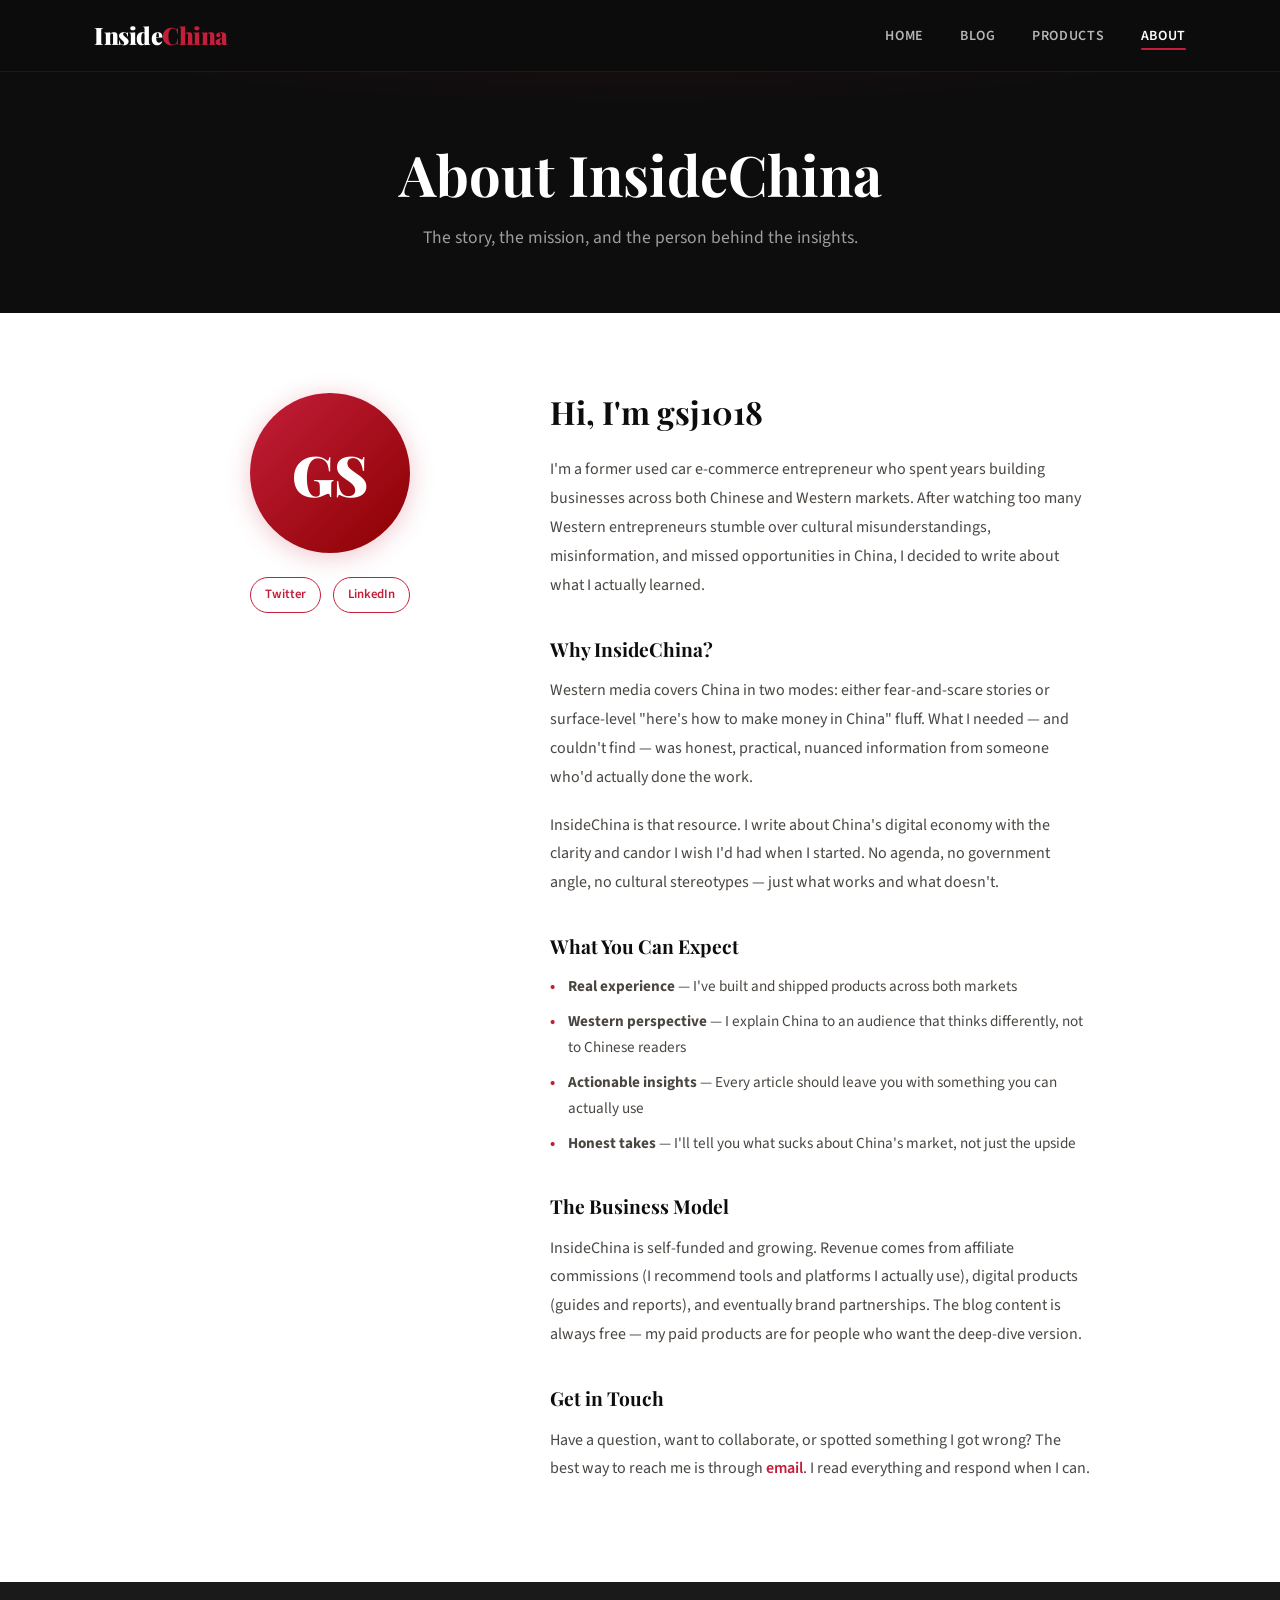
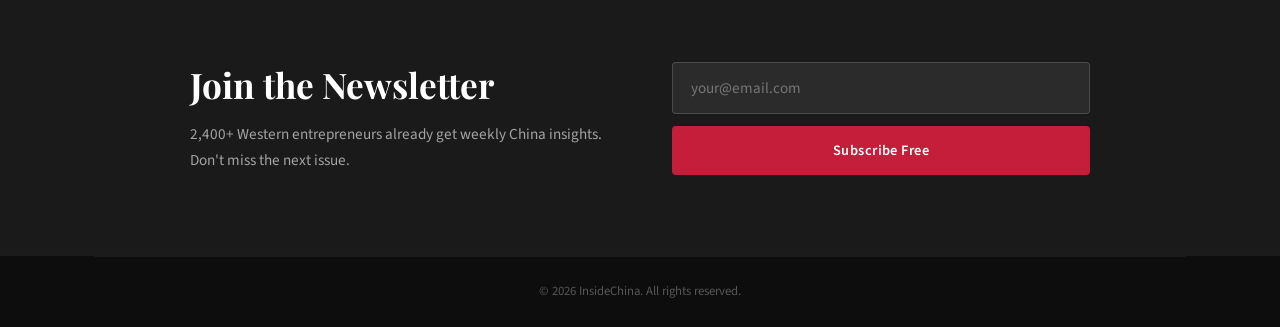
==== about.html @ 245124be "Initial commit: InsideChina website v1.0" ====
<!DOCTYPE html>
<html lang="en">
<head>
  <meta charset="UTF-8">
  <meta name="viewport" content="width=device-width, initial-scale=1.0">
  <title>About — InsideChina</title>
  <meta name="description" content="About InsideChina — the story behind the site and the person sharing China's digital economy secrets with Western entrepreneurs.">
  <link rel="preconnect" href="https://fonts.googleapis.com">
  <link href="https://fonts.googleapis.com/css2?family=Playfair+Display:wght@400;700;900&family=Source+Sans+3:wght@300;400;600&display=swap" rel="stylesheet">
  <link rel="stylesheet" href="css/style.css">
</head>
<body>
  <nav class="navbar">
    <div class="nav-container">
      <a href="index.html" class="logo">Inside<span class="logo-accent">China</span></a>
      <button class="mobile-toggle" onclick="toggleMenu()"><span></span><span></span><span></span></button>
      <ul class="nav-links" id="navLinks">
        <li><a href="index.html">Home</a></li>
        <li><a href="blog.html">Blog</a></li>
        <li><a href="products.html">Products</a></li>
        <li><a href="about.html" class="active">About</a></li>
      </ul>
    </div>
  </nav>

  <section class="page-hero">
    <div class="container">
      <h1>About InsideChina</h1>
      <p>The story, the mission, and the person behind the insights.</p>
    </div>
  </section>

  <section class="section">
    <div class="container">
      <div class="about-layout">
        <div class="about-image">
          <div class="about-avatar">GS</div>
          <div class="about-social">
            <a href="#">Twitter</a>
            <a href="#">LinkedIn</a>
          </div>
        </div>
        <div class="about-content">
          <h2>Hi, I'm gsj1018</h2>
          <p>I'm a former used car e-commerce entrepreneur who spent years building businesses across both Chinese and Western markets. After watching too many Western entrepreneurs stumble over cultural misunderstandings, misinformation, and missed opportunities in China, I decided to write about what I actually learned.</p>

          <h3>Why InsideChina?</h3>
          <p>Western media covers China in two modes: either fear-and-scare stories or surface-level "here's how to make money in China" fluff. What I needed — and couldn't find — was honest, practical, nuanced information from someone who'd actually done the work.</p>
          <p>InsideChina is that resource. I write about China's digital economy with the clarity and candor I wish I'd had when I started. No agenda, no government angle, no cultural stereotypes — just what works and what doesn't.</p>

          <h3>What You Can Expect</h3>
          <ul>
            <li><strong>Real experience</strong> — I've built and shipped products across both markets</li>
            <li><strong>Western perspective</strong> — I explain China to an audience that thinks differently, not to Chinese readers</li>
            <li><strong>Actionable insights</strong> — Every article should leave you with something you can actually use</li>
            <li><strong>Honest takes</strong> — I'll tell you what sucks about China's market, not just the upside</li>
          </ul>

          <h3>The Business Model</h3>
          <p>InsideChina is self-funded and growing. Revenue comes from affiliate commissions (I recommend tools and platforms I actually use), digital products (guides and reports), and eventually brand partnerships. The blog content is always free — my paid products are for people who want the deep-dive version.</p>

          <h3>Get in Touch</h3>
          <p>Have a question, want to collaborate, or spotted something I got wrong? The best way to reach me is through <a href="mailto:gsj1018@proton.me">email</a>. I read everything and respond when I can.</p>
        </div>
      </div>
    </div>
  </section>

  <section class="section newsletter dark">
    <div class="container">
      <div class="newsletter-box">
        <div class="newsletter-text">
          <h2>Join the Newsletter</h2>
          <p>2,400+ Western entrepreneurs already get weekly China insights. Don't miss the next issue.</p>
        </div>
        <div class="newsletter-form-wrap">
          <form class="newsletter-form" id="newsletterForm" onsubmit="handleNewsletter(event)">
            <input type="email" id="emailInput" placeholder="your@email.com" required>
            <button type="submit" class="btn btn-primary">Subscribe Free</button>
          </form>
          <div id="formSuccess" style="display:none;" class="form-success">
            &#x1F389; You're in!
          </div>
        </div>
      </div>
    </div>
  </section>

  <footer class="footer">
    <div class="container">
      <div class="footer-bottom">
        <p>&copy; 2026 InsideChina. All rights reserved.</p>
      </div>
    </div>
  </footer>
  <script src="js/main.js"></script>
</body>
</html>
---- css/style.css ----
/* InsideChina - Main Stylesheet */
:root {
  --red: #C41E3A; --red-dark: #8B0000; --red-light: #E8384F;
  --gold: #D4A843; --gold-dark: #B8860B;
  --dark: #0D0D0D; --dark-2: #1A1A1A; --dark-3: #2A2A2A;
  --white: #FFFFFF; --off-white: #F8F5F0;
  --gray-1: #E8E4DF; --gray-2: #C8C4BF; --gray-3: #8A8680; --gray-4: #4A4642;
  --font-head: 'Playfair Display', Georgia, serif;
  --font-body: 'Source Sans 3', 'Helvetica Neue', sans-serif;
  --shadow-sm: 0 2px 8px rgba(0,0,0,0.08);
  --shadow-md: 0 4px 24px rgba(0,0,0,0.12);
  --shadow-lg: 0 8px 48px rgba(0,0,0,0.18);
  --shadow-red: 0 4px 24px rgba(196,30,58,0.25);
  --radius-sm: 4px; --radius-md: 8px; --radius-lg: 16px;
  --max-w: 1140px; --nav-h: 72px;
}
*,*::before,*::after{box-sizing:border-box;margin:0;padding:0}
html{scroll-behavior:smooth}
body{font-family:var(--font-body);color:var(--dark);background:var(--white);line-height:1.7;-webkit-font-smoothing:antialiased;overflow-x:hidden}
a{color:inherit;text-decoration:none}
img{max-width:100%;height:auto;display:block}
ul{list-style:none}
h1,h2,h3,h4{font-family:var(--font-head);line-height:1.2;font-weight:700}
.section-title{font-size:clamp(1.8rem,4vw,2.6rem);color:var(--dark);margin-bottom:.3em}
.section-tag{display:inline-block;font-size:.75rem;font-weight:600;letter-spacing:.15em;text-transform:uppercase;color:var(--red);margin-bottom:.5em}
.section-header{margin-bottom:3rem}
.container{max-width:var(--max-w);margin:0 auto;padding:0 24px}
.section{padding:80px 0}
.text-center{text-align:center}
.mt-4{margin-top:2.5rem}
.btn{display:inline-flex;align-items:center;justify-content:center;gap:8px;padding:12px 28px;font-family:var(--font-body);font-size:.9rem;font-weight:600;letter-spacing:.03em;border-radius:var(--radius-sm);cursor:pointer;transition:all .25s ease;border:2px solid transparent;white-space:nowrap}
.btn-primary{background:var(--red);color:var(--white);border-color:var(--red)}
.btn-primary:hover{background:var(--red-dark);border-color:var(--red-dark);box-shadow:var(--shadow-red);transform:translateY(-2px)}
.btn-outline{background:transparent;color:var(--white);border-color:rgba(255,255,255,.5)}
.btn-outline:hover{border-color:var(--white);background:rgba(255,255,255,.1)}
.navbar{position:fixed;top:0;left:0;right:0;height:var(--nav-h);background:rgba(13,13,13,.95);backdrop-filter:blur(12px);-webkit-backdrop-filter:blur(12px);border-bottom:1px solid rgba(196,30,58,.2);z-index:1000}
.nav-container{max-width:var(--max-w);margin:0 auto;padding:0 24px;height:100%;display:flex;align-items:center;justify-content:space-between}
.logo{font-family:var(--font-head);font-size:1.5rem;font-weight:900;color:var(--white);letter-spacing:-.02em}
.logo-accent{color:var(--red)}
.nav-links{display:flex;gap:36px;align-items:center}
.nav-links a{font-size:.875rem;font-weight:600;letter-spacing:.05em;text-transform:uppercase;color:rgba(255,255,255,.7);transition:color .2s;position:relative}
.nav-links a:hover,.nav-links a.active{color:var(--white)}
.nav-links a.active::after{content:'';position:absolute;bottom:-4px;left:0;right:0;height:2px;background:var(--red);border-radius:2px}
.mobile-toggle{display:none;flex-direction:column;gap:5px;background:none;border:none;cursor:pointer;padding:8px}
.mobile-toggle span{display:block;width:24px;height:2px;background:var(--white);border-radius:2px;transition:all .3s}
.hero{min-height:100vh;display:flex;align-items:center;position:relative;overflow:hidden;background:var(--dark);padding-top:var(--nav-h)}
.hero-bg{position:absolute;inset:0;background:radial-gradient(ellipse 60% 50% at 70% 50%,rgba(196,30,58,.15) 0%,transparent 70%),radial-gradient(ellipse 40% 60% at 20% 80%,rgba(212,168,67,.08) 0%,transparent 60%),linear-gradient(180deg,#0D0D0D 0%,#1A0A0E 100%)}
.hero-bg::before{content:'';position:absolute;top:-20%;right:-10%;width:60%;height:140%;background:linear-gradient(135deg,transparent 40%,rgba(196,30,58,.06) 50%,transparent 60%);transform:skewX(-15deg)}
.hero-content{position:relative;z-index:2;max-width:var(--max-w);margin:0 auto;padding:60px 24px;width:100%}
.hero-badge{display:inline-block;background:rgba(196,30,58,.15);border:1px solid rgba(196,30,58,.3);color:var(--red-light);font-size:.75rem;font-weight:600;letter-spacing:.1em;text-transform:uppercase;padding:6px 16px;border-radius:50px;margin-bottom:2rem}
.hero-title{font-family:var(--font-head);font-size:clamp(2.4rem,6vw,4.2rem);font-weight:900;color:var(--white);line-height:1.1;margin-bottom:1.5rem;max-width:700px;animation:fadeUp .8s ease both}
.hero-highlight{background:linear-gradient(90deg,var(--red) 0%,var(--red-light) 100%);-webkit-background-clip:text;-webkit-text-fill-color:transparent;background-clip:text}
.hero-sub{font-size:clamp(1rem,2vw,1.2rem);color:rgba(255,255,255,.65);max-width:560px;margin-bottom:2.5rem;line-height:1.8;animation:fadeUp .8s .15s ease both}
.hero-actions{display:flex;gap:16px;flex-wrap:wrap;margin-bottom:3.5rem;animation:fadeUp .8s .3s ease both}
.hero-stats{display:flex;gap:48px;flex-wrap:wrap;animation:fadeUp .8s .45s ease both}
.stat{display:flex;flex-direction:column}
.stat-num{font-family:var(--font-head);font-size:2.2rem;font-weight:900;color:var(--red);line-height:1}
.stat-label{font-size:.75rem;color:rgba(255,255,255,.4);text-transform:uppercase;letter-spacing:.08em;margin-top:4px}
.hero-decor{position:absolute;right:-40px;bottom:-20px;font-size:20rem;opacity:.03;pointer-events:none;user-select:none;line-height:1}
.page-hero{background:var(--dark);padding:140px 0 60px;text-align:center;position:relative;overflow:hidden}
.page-hero::before{content:'';position:absolute;inset:0;background:radial-gradient(ellipse 80% 50% at 50% 0%,rgba(196,30,58,.12) 0%,transparent 70%)}
.page-hero h1{font-size:clamp(2rem,5vw,3.5rem);color:var(--white);margin-bottom:1rem;position:relative}
.page-hero p{font-size:1.1rem;color:rgba(255,255,255,.6);max-width:520px;margin:0 auto;position:relative}
.article-grid{display:grid;grid-template-columns:repeat(auto-fill,minmax(300px,1fr));gap:32px}
.article-card{background:var(--white);border-radius:var(--radius-md);overflow:hidden;border:1px solid var(--gray-1);transition:all .3s ease;display:flex;flex-direction:column}
.article-card:hover{transform:translateY(-6px);box-shadow:var(--shadow-lg);border-color:transparent}
.article-card.featured-card{grid-column:1/-1;display:grid;grid-template-columns:1fr 1fr}
.featured-card .card-img{min-height:320px}
.featured-card .card-body{padding:40px;display:flex;flex-direction:column;justify-content:center}
.featured-card h3{font-size:1.6rem}
.card-img{height:200px;position:relative;overflow:hidden;flex-shrink:0}
.card-img::after{content:'';position:absolute;inset:0;background:linear-gradient(180deg,transparent 50%,rgba(0,0,0,.4) 100%)}
.card-category{position:absolute;top:16px;left:16px;background:var(--red);color:white;font-size:.7rem;font-weight:700;letter-spacing:.1em;text-transform:uppercase;padding:4px 12px;border-radius:50px;z-index:1}
.card-body{padding:24px;flex:1;display:flex;flex-direction:column}
.card-meta{font-size:.75rem;color:var(--gray-3);margin-bottom:.8rem}
.card-body h3{font-size:1.1rem;margin-bottom:.8rem;line-height:1.4}
.card-body h3 a:hover{color:var(--red)}
.card-body p{font-size:.9rem;color:var(--gray-4);flex:1;margin-bottom:1.2rem}
.read-more{font-size:.85rem;font-weight:600;color:var(--red);transition:gap .2s;display:inline-flex;align-items:center;gap:6px}
.read-more:hover{gap:12px;color:var(--red-dark)}
.filter-bar{display:flex;gap:10px;flex-wrap:wrap;margin-bottom:2.5rem;padding-bottom:1.5rem;border-bottom:1px solid var(--gray-1)}
.filter-btn{padding:8px 20px;border:1px solid var(--gray-2);background:transparent;border-radius:50px;font-size:.85rem;font-weight:600;cursor:pointer;transition:all .2s;color:var(--gray-3)}
.filter-btn:hover{border-color:var(--red);color:var(--red)}
.filter-btn.active{background:var(--red);border-color:var(--red);color:var(--white)}
.value-props{background:var(--off-white)}
.props-grid{display:grid;grid-template-columns:repeat(auto-fit,minmax(260px,1fr));gap:32px}
.prop-card{padding:40px 32px;background:var(--white);border-radius:var(--radius-md);border:1px solid var(--gray-1);transition:all .3s}
.prop-card:hover{transform:translateY(-4px);box-shadow:var(--shadow-md)}
.prop-icon{font-size:2.5rem;margin-bottom:1.2rem}
.prop-card h3{font-size:1.2rem;margin-bottom:.8rem}
.prop-card p{font-size:.9rem;color:var(--gray-4)}
.newsletter,.newsletter.dark{background:var(--dark-2)}
.newsletter-box{display:grid;grid-template-columns:1fr 1fr;gap:64px;align-items:center;max-width:900px;margin:0 auto}
.newsletter-text h2{font-size:clamp(1.5rem,3vw,2.2rem);color:var(--white);margin-bottom:1rem}
.newsletter-text p{color:rgba(255,255,255,.6);font-size:.95rem}
.newsletter-benefits{margin-top:1.5rem;display:flex;flex-direction:column;gap:10px}
.newsletter-benefits li{font-size:.9rem;color:rgba(255,255,255,.75);display:flex;align-items:center;gap:10px}
.newsletter-form{display:flex;flex-direction:column;gap:12px}
.newsletter-form input{width:100%;padding:14px 18px;background:rgba(255,255,255,.08);border:1px solid rgba(255,255,255,.15);border-radius:var(--radius-sm);color:var(--white);font-family:var(--font-body);font-size:.95rem;outline:none;transition:border-color .2s}
.newsletter-form input::placeholder{color:rgba(255,255,255,.35)}
.newsletter-form input:focus{border-color:var(--red)}
.form-note{font-size:.75rem;color:rgba(255,255,255,.35);margin-top:8px}
.form-success{background:rgba(76,175,80,.15);border:1px solid rgba(76,175,80,.3);color:#81C784;padding:14px 18px;border-radius:var(--radius-sm);font-size:.9rem;margin-top:8px}
.article-page{padding-top:var(--nav-h)}
.article-header{background:var(--dark);padding:80px 0 60px;position:relative;overflow:hidden}
.article-header::before{content:'';position:absolute;inset:0;background:radial-gradient(ellipse 70% 60% at 50% 0%,rgba(196,30,58,.15) 0%,transparent 70%)}
.article-header .container{position:relative}
.article-meta-top{display:flex;gap:20px;align-items:center;margin-bottom:1.5rem;font-size:.8rem;color:rgba(255,255,255,.5)}
.article-category{background:var(--red);color:white;padding:4px 14px;border-radius:50px;font-size:.7rem;font-weight:700;letter-spacing:.08em;text-transform:uppercase}
.article-title{font-size:clamp(1.8rem,4vw,3rem);color:var(--white);max-width:720px;margin-bottom:1.2rem}
.article-deck{font-size:1.1rem;color:rgba(255,255,255,.6);max-width:640px;line-height:1.7;margin-bottom:2rem}
.article-author{display:flex;align-items:center;gap:14px}
.author-avatar{width:44px;height:44px;background:var(--red);border-radius:50%;display:flex;align-items:center;justify-content:center;font-weight:700;color:white;font-size:.85rem}
.author-info{display:flex;flex-direction:column}
.author-info strong{color:var(--white);font-size:.9rem}
.author-info span{color:rgba(255,255,255,.5);font-size:.8rem}
.article-body{padding:60px 0}
.article-layout{display:grid;grid-template-columns:240px 1fr;gap:60px;max-width:1000px}
.article-sidebar{position:sticky;top:calc(var(--nav-h) + 24px);align-self:start}
.toc{background:var(--off-white);border-radius:var(--radius-md);padding:24px;border:1px solid var(--gray-1)}
.toc h4{font-size:.7rem;text-transform:uppercase;letter-spacing:.12em;color:var(--gray-3);margin-bottom:1rem}
.toc ul{display:flex;flex-direction:column;gap:8px}
.toc a{font-size:.875rem;color:var(--gray-4);transition:color .2s;display:block;padding:2px 0;border-left:2px solid transparent;padding-left:10px}
.toc a:hover{color:var(--red);border-left-color:var(--red)}
.article-content{max-width:700px}
.article-content p{margin-bottom:1.5em;font-size:1.05rem;color:var(--dark);line-height:1.85}
.article-content p.lead{font-size:1.2rem;color:var(--dark-2);font-weight:300;border-left:3px solid var(--red);padding-left:20px}
.article-content h2{font-size:1.6rem;margin:2.5em 0 .8em;color:var(--dark)}
.article-content h3{font-size:1.25rem;margin:2em 0 .6em}
.article-content blockquote{background:var(--off-white);border-left:4px solid var(--red);margin:2em 0;padding:24px 28px;border-radius:0 var(--radius-md) var(--radius-md) 0}
.article-content blockquote p{margin-bottom:0;font-style:italic;color:var(--dark-2)}
.article-content ul,.article-content ol{margin:1.5em 0 1.5em 1.5em}
.article-content li{margin-bottom:.6em;font-size:1.02rem;list-style:disc}
.article-content ol li{list-style:decimal}
.article-content strong{font-weight:600;color:var(--dark)}
.article-cta{background:linear-gradient(135deg,var(--red) 0%,var(--red-dark) 100%);border-radius:var(--radius-md);padding:40px;text-align:center;margin-top:3em;color:white}
.article-cta h3{font-size:1.4rem;margin-bottom:.8rem;color:white}
.article-cta p{color:rgba(255,255,255,.85);margin-bottom:1.5rem;font-size:.95rem}
.products-grid{display:grid;grid-template-columns:repeat(auto-fit,minmax(300px,1fr));gap:32px;margin-bottom:80px}
.product-card{background:var(--white);border:1px solid var(--gray-1);border-radius:var(--radius-lg);padding:40px 32px;position:relative;transition:all .3s;display:flex;flex-direction:column}
.product-card:hover{transform:translateY(-6px);box-shadow:var(--shadow-lg);border-color:transparent}
.product-badge{position:absolute;top:-12px;left:50%;transform:translateX(-50%);background:var(--red);color:white;font-size:.7rem;font-weight:700;letter-spacing:.08em;text-transform:uppercase;padding:4px 16px;border-radius:50px}
.product-icon{font-size:3rem;margin-bottom:1.2rem}
.product-title{font-size:1.3rem;margin-bottom:1rem}
.product-desc{font-size:.9rem;color:var(--gray-4);margin-bottom:1.5rem;line-height:1.7}
.product-features{display:flex;flex-direction:column;gap:8px;margin-bottom:2rem;flex:1}
.product-features span{font-size:.875rem;color:var(--gray-4);display:flex;gap:8px}
.product-footer{display:flex;align-items:center;justify-content:space-between;gap:16px}
.product-price{font-family:var(--font-head);font-size:2rem;font-weight:700;color:var(--dark)}
.price-note{font-size:.85rem;font-family:var(--font-body);font-weight:400;color:var(--gray-3)}
.product-card .btn{flex-shrink:0}
.faq-section{max-width:720px;margin:0 auto}
.faq-list{display:flex;flex-direction:column;gap:20px;margin-top:2.5rem}
.faq-item{padding:24px 28px;background:var(--off-white);border-radius:var(--radius-md);border:1px solid var(--gray-1)}
.faq-item h3{font-size:1rem;margin-bottom:.6rem}
.faq-item p{font-size:.9rem;color:var(--gray-4)}
.about-layout{display:grid;grid-template-columns:280px 1fr;gap:80px;max-width:900px;margin:0 auto;align-items:start}
.about-image{text-align:center;position:sticky;top:calc(var(--nav-h) + 24px)}
.about-avatar{width:160px;height:160px;background:linear-gradient(135deg,var(--red) 0%,var(--red-dark) 100%);border-radius:50%;display:flex;align-items:center;justify-content:center;font-family:var(--font-head);font-size:3.5rem;font-weight:900;color:white;margin:0 auto 1.5rem;box-shadow:var(--shadow-red)}
.about-social{display:flex;gap:12px;justify-content:center}
.about-social a{font-size:.8rem;font-weight:600;color:var(--red);padding:6px 14px;border:1px solid var(--red);border-radius:50px;transition:all .2s}
.about-social a:hover{background:var(--red);color:white}
.about-content h2{font-size:2rem;margin-bottom:1.5rem}
.about-content h3{font-size:1.2rem;margin:2em 0 .8em}
.about-content p{font-size:1rem;color:var(--gray-4);margin-bottom:1.2em;line-height:1.8}
.about-content ul{margin:1em 0 1.5em}
.about-content li{font-size:.95rem;color:var(--gray-4);margin-bottom:.6em;padding-left:1.2em;position:relative;list-style:none}
.about-content li::before{content:'\2022';color:var(--red);position:absolute;left:0;font-weight:bold}
.about-content a{color:var(--red);font-weight:600}
.about-content a:hover{text-decoration:underline}
.footer{background:var(--dark);border-top:1px solid rgba(255,255,255,.06)}
.footer-grid{display:grid;grid-template-columns:2fr 1fr 1fr;gap:48px;padding:60px 0 40px}
.footer-brand .logo{margin-bottom:1rem}
.footer-brand p{font-size:.875rem;color:rgba(255,255,255,.45);max-width:300px;line-height:1.7}
.social-links{display:flex;gap:16px;margin-top:1.5rem}
.social-links a{font-size:.8rem;font-weight:600;color:rgba(255,255,255,.5);transition:color .2s}
.social-links a:hover{color:var(--red)}
.footer-links h4{font-size:.75rem;text-transform:uppercase;letter-spacing:.12em;color:rgba(255,255,255,.4);margin-bottom:1.2rem}
.footer-links ul{display:flex;flex-direction:column;gap:10px}
.footer-links a{font-size:.875rem;color:rgba(255,255,255,.6);transition:color .2s}
.footer-links a:hover{color:var(--white)}
.footer-bottom{padding:24px 0;border-top:1px solid rgba(255,255,255,.06);text-align:center}
.footer-bottom p{font-size:.8rem;color:rgba(255,255,255,.3)}
@keyframes fadeUp{from{opacity:0;transform:translateY(24px)}to{opacity:1;transform:translateY(0)}}
.article-card{animation:fadeUp .6s ease both}
.article-grid .article-card:nth-child(2){animation-delay:.1s}
.article-grid .article-card:nth-child(3){animation-delay:.2s}
.article-grid .article-card:nth-child(4){animation-delay:.3s}
.article-grid .article-card:nth-child(5){animation-delay:.4s}
.article-grid .article-card:nth-child(6){animation-delay:.5s}
@media(max-width:900px){
.article-layout{grid-template-columns:1fr}
.article-sidebar{position:static}
.about-layout{grid-template-columns:1fr}
.about-image{position:static}
.newsletter-box{grid-template-columns:1fr;gap:32px}
.footer-grid{grid-template-columns:1fr 1fr}
.featured-card{grid-template-columns:1fr}
}
@media(max-width:768px){
.nav-links{display:none;position:fixed;top:var(--nav-h);left:0;right:0;background:rgba(13,13,13,.97);backdrop-filter:blur(12px);flex-direction:column;gap:0;padding:16px 0;border-top:1px solid rgba(196,30,58,.2)}
.nav-links.open{display:flex}
.nav-links li{width:100%}
.nav-links a{display:block;padding:16px 24px;border-bottom:1px solid rgba(255,255,255,.05)}
.mobile-toggle{display:flex}
.hero-stats{gap:28px}
.hero-actions{flex-direction:column;align-items:flex-start}
.article-grid{grid-template-columns:1fr}
.footer-grid{grid-template-columns:1fr;gap:32px}
.section{padding:60px 0}
.products-grid{grid-template-columns:1fr}
}
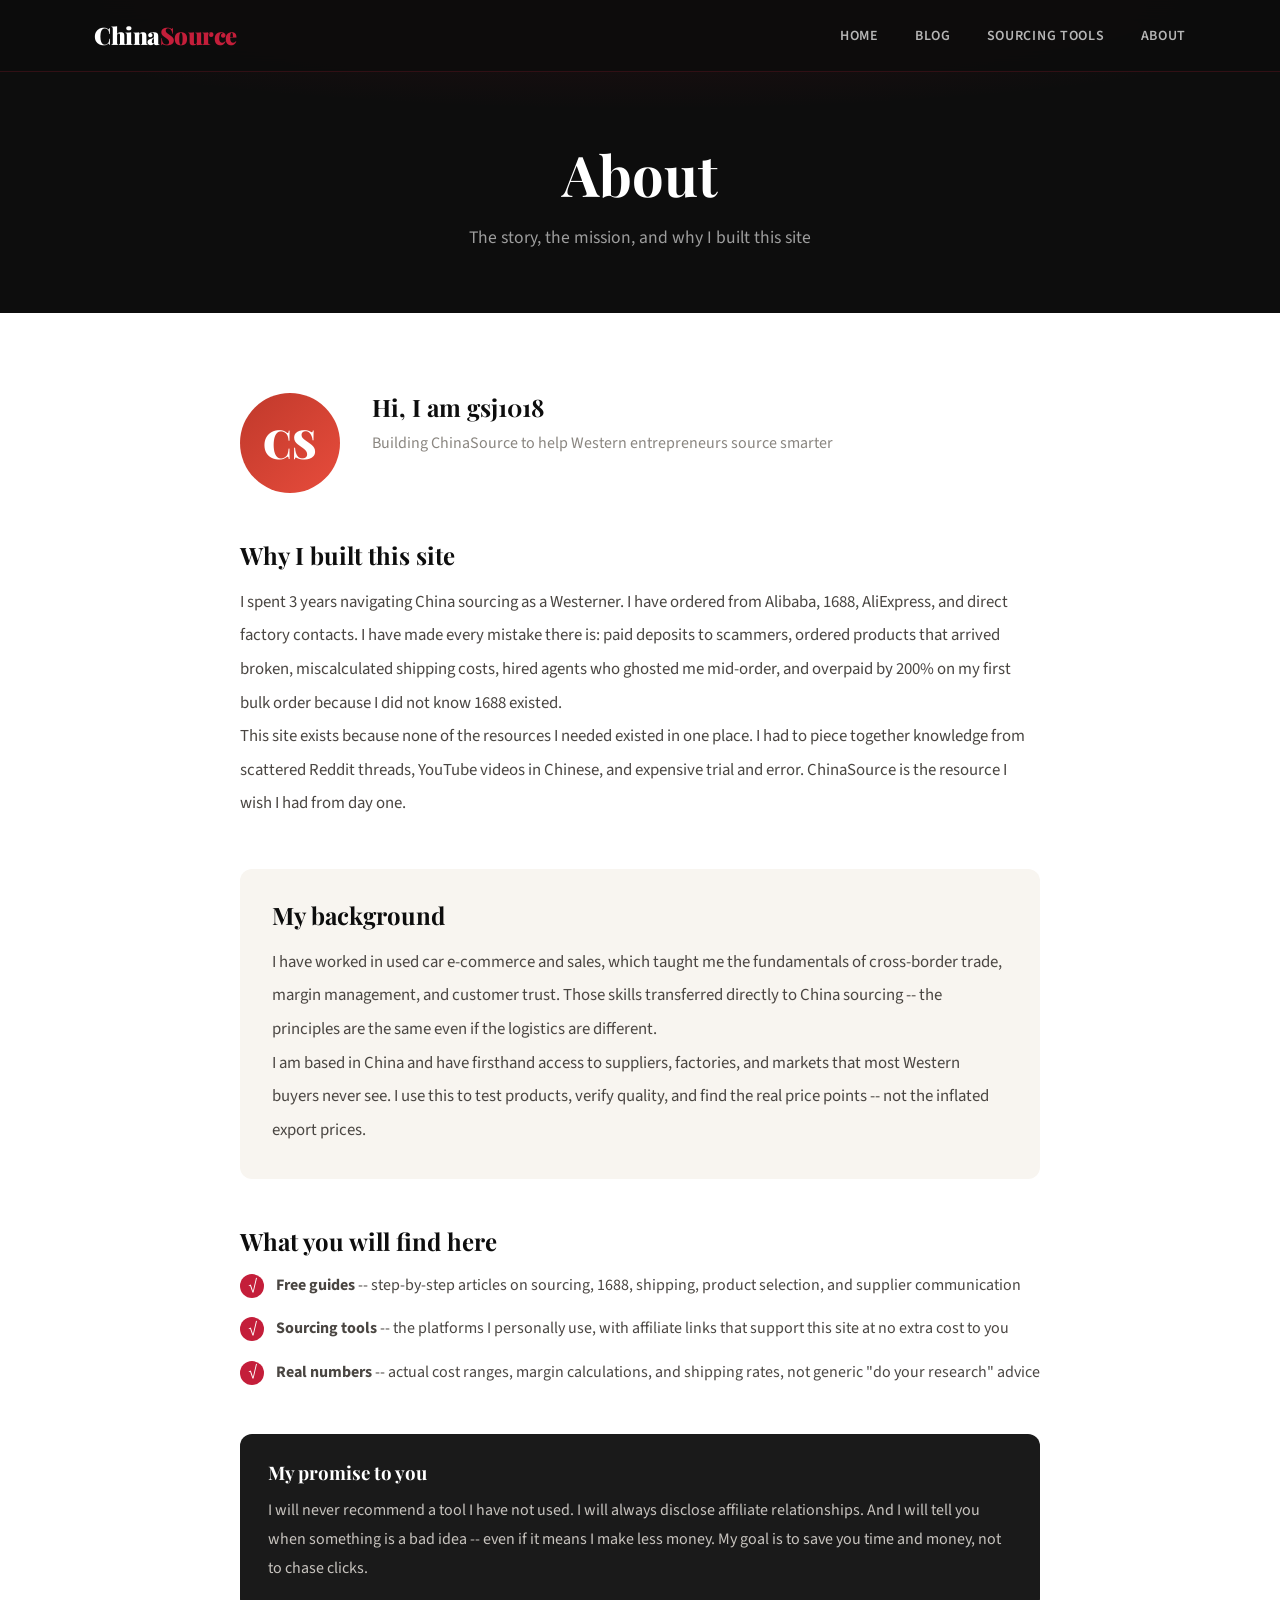
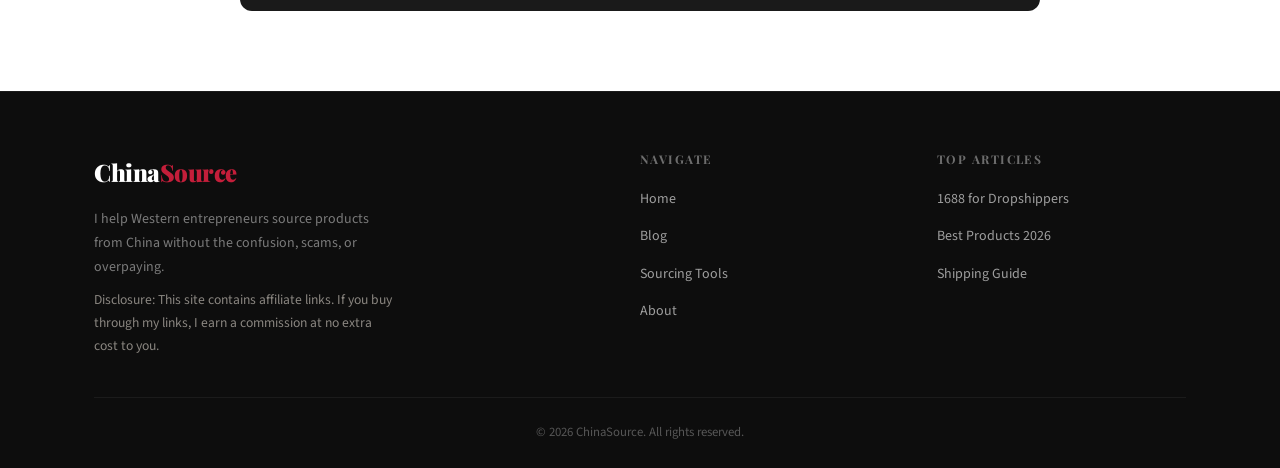
==== commit 11c6092d: "Update about.html" ====
--- a/about.html
+++ b/about.html
@@ -3,8 +3,8 @@
 <head>
   <meta charset="UTF-8">
   <meta name="viewport" content="width=device-width, initial-scale=1.0">
-  <title>About — InsideChina</title>
-  <meta name="description" content="About InsideChina — the story behind the site and the person sharing China's digital economy secrets with Western entrepreneurs.">
+  <title>About -- ChinaSource</title>
+  <meta name="description" content="I help Western entrepreneurs source products from China. Here is my story -- the scams, the mistakes, and what I learned.">
   <link rel="preconnect" href="https://fonts.googleapis.com">
   <link href="https://fonts.googleapis.com/css2?family=Playfair+Display:wght@400;700;900&family=Source+Sans+3:wght@300;400;600&display=swap" rel="stylesheet">
   <link rel="stylesheet" href="css/style.css">
@@ -12,85 +12,89 @@
 <body>
   <nav class="navbar">
     <div class="nav-container">
-      <a href="index.html" class="logo">Inside<span class="logo-accent">China</span></a>
-      <button class="mobile-toggle" onclick="toggleMenu()"><span></span><span></span><span></span></button>
+      <a href="index.html" class="logo">China<span class="logo-accent">Source</span></a>
+      <button class="mobile-toggle" onclick="toggleMenu()" aria-label="Menu"><span></span><span></span><span></span></button>
       <ul class="nav-links" id="navLinks">
         <li><a href="index.html">Home</a></li>
         <li><a href="blog.html">Blog</a></li>
-        <li><a href="products.html">Products</a></li>
-        <li><a href="about.html" class="active">About</a></li>
+        <li><a href="sourcing-tools.html">Sourcing Tools</a></li>
+        <li><a href="about.html">About</a></li>
       </ul>
     </div>
   </nav>
 
   <section class="page-hero">
     <div class="container">
-      <h1>About InsideChina</h1>
-      <p>The story, the mission, and the person behind the insights.</p>
+      <h1>About</h1>
+      <p>The story, the mission, and why I built this site</p>
     </div>
   </section>
 
   <section class="section">
     <div class="container">
-      <div class="about-layout">
-        <div class="about-image">
-          <div class="about-avatar">GS</div>
-          <div class="about-social">
-            <a href="#">Twitter</a>
-            <a href="#">LinkedIn</a>
+      <div style="display:grid;gap:48px;max-width:800px;margin:0 auto;">
+
+        <div style="display:flex;gap:32px;align-items:flex-start;flex-wrap:wrap;">
+          <div style="flex:0 0 100px;">
+            <div style="width:100px;height:100px;background:linear-gradient(135deg,#c0392b,#e74c3c);border-radius:50%;display:flex;align-items:center;justify-content:center;font-family:'Playfair Display',serif;font-size:2.5rem;font-weight:900;color:white;">CS</div>
+          </div>
+          <div style="flex:1 1 400px;">
+            <h2 style="margin-bottom:8px;">Hi, I am gsj1018</h2>
+            <p style="color:var(--gray-3);margin-bottom:0;">Building ChinaSource to help Western entrepreneurs source smarter</p>
           </div>
         </div>
-        <div class="about-content">
-          <h2>Hi, I'm gsj1018</h2>
-          <p>I'm a former used car e-commerce entrepreneur who spent years building businesses across both Chinese and Western markets. After watching too many Western entrepreneurs stumble over cultural misunderstandings, misinformation, and missed opportunities in China, I decided to write about what I actually learned.</p>
 
-          <h3>Why InsideChina?</h3>
-          <p>Western media covers China in two modes: either fear-and-scare stories or surface-level "here's how to make money in China" fluff. What I needed — and couldn't find — was honest, practical, nuanced information from someone who'd actually done the work.</p>
-          <p>InsideChina is that resource. I write about China's digital economy with the clarity and candor I wish I'd had when I started. No agenda, no government angle, no cultural stereotypes — just what works and what doesn't.</p>
+        <div>
+          <h2 style="margin-bottom:16px;">Why I built this site</h2>
+          <p style="line-height:2;font-size:1.05rem;color:var(--gray-4);">I spent 3 years navigating China sourcing as a Westerner. I have ordered from Alibaba, 1688, AliExpress, and direct factory contacts. I have made every mistake there is: paid deposits to scammers, ordered products that arrived broken, miscalculated shipping costs, hired agents who ghosted me mid-order, and overpaid by 200% on my first bulk order because I did not know 1688 existed.</p>
+          <p style="line-height:2;font-size:1.05rem;color:var(--gray-4);">This site exists because none of the resources I needed existed in one place. I had to piece together knowledge from scattered Reddit threads, YouTube videos in Chinese, and expensive trial and error. ChinaSource is the resource I wish I had from day one.</p>
+        </div>
 
-          <h3>What You Can Expect</h3>
-          <ul>
-            <li><strong>Real experience</strong> — I've built and shipped products across both markets</li>
-            <li><strong>Western perspective</strong> — I explain China to an audience that thinks differently, not to Chinese readers</li>
-            <li><strong>Actionable insights</strong> — Every article should leave you with something you can actually use</li>
-            <li><strong>Honest takes</strong> — I'll tell you what sucks about China's market, not just the upside</li>
-          </ul>
+        <div style="background:var(--off-white);border-radius:12px;padding:32px;">
+          <h2 style="margin-bottom:16px;">My background</h2>
+          <p style="line-height:2;font-size:1.05rem;color:var(--gray-4);">I have worked in used car e-commerce and sales, which taught me the fundamentals of cross-border trade, margin management, and customer trust. Those skills transferred directly to China sourcing -- the principles are the same even if the logistics are different.</p>
+          <p style="line-height:2;font-size:1.05rem;color:var(--gray-4);">I am based in China and have firsthand access to suppliers, factories, and markets that most Western buyers never see. I use this to test products, verify quality, and find the real price points -- not the inflated export prices.</p>
+        </div>
 
-          <h3>The Business Model</h3>
-          <p>InsideChina is self-funded and growing. Revenue comes from affiliate commissions (I recommend tools and platforms I actually use), digital products (guides and reports), and eventually brand partnerships. The blog content is always free — my paid products are for people who want the deep-dive version.</p>
+        <div>
+          <h2 style="margin-bottom:16px;">What you will find here</h2>
+          <div style="display:grid;gap:16px;">
+            <div style="display:flex;gap:12px;align-items:flex-start;">
+              <div style="background:var(--red);color:white;width:24px;height:24px;border-radius:50%;display:flex;align-items:center;justify-content:center;flex-shrink:0;margin-top:2px;">&radic;</div>
+              <p style="margin:0;line-height:1.7;color:var(--gray-4);"><strong>Free guides</strong> -- step-by-step articles on sourcing, 1688, shipping, product selection, and supplier communication</p>
+            </div>
+            <div style="display:flex;gap:12px;align-items:flex-start;">
+              <div style="background:var(--red);color:white;width:24px;height:24px;border-radius:50%;display:flex;align-items:center;justify-content:center;flex-shrink:0;margin-top:2px;">&radic;</div>
+              <p style="margin:0;line-height:1.7;color:var(--gray-4);"><strong>Sourcing tools</strong> -- the platforms I personally use, with affiliate links that support this site at no extra cost to you</p>
+            </div>
+            <div style="display:flex;gap:12px;align-items:flex-start;">
+              <div style="background:var(--red);color:white;width:24px;height:24px;border-radius:50%;display:flex;align-items:center;justify-content:center;flex-shrink:0;margin-top:2px;">&radic;</div>
+              <p style="margin:0;line-height:1.7;color:var(--gray-4);"><strong>Real numbers</strong> -- actual cost ranges, margin calculations, and shipping rates, not generic "do your research" advice</p>
+            </div>
+          </div>
+        </div>
 
-          <h3>Get in Touch</h3>
-          <p>Have a question, want to collaborate, or spotted something I got wrong? The best way to reach me is through <a href="mailto:gsj1018@proton.me">email</a>. I read everything and respond when I can.</p>
+        <div style="background:var(--dark-2);color:white;padding:28px;border-radius:12px;">
+          <h3 style="color:white;margin-bottom:12px;">My promise to you</h3>
+          <p style="color:var(--gray-2);line-height:1.8;">I will never recommend a tool I have not used. I will always disclose affiliate relationships. And I will tell you when something is a bad idea -- even if it means I make less money. My goal is to save you time and money, not to chase clicks.</p>
         </div>
+
       </div>
     </div>
   </section>
-
-  <section class="section newsletter dark">
-    <div class="container">
-      <div class="newsletter-box">
-        <div class="newsletter-text">
-          <h2>Join the Newsletter</h2>
-          <p>2,400+ Western entrepreneurs already get weekly China insights. Don't miss the next issue.</p>
-        </div>
-        <div class="newsletter-form-wrap">
-          <form class="newsletter-form" id="newsletterForm" onsubmit="handleNewsletter(event)">
-            <input type="email" id="emailInput" placeholder="your@email.com" required>
-            <button type="submit" class="btn btn-primary">Subscribe Free</button>
-          </form>
-          <div id="formSuccess" style="display:none;" class="form-success">
-            &#x1F389; You're in!
-          </div>
-        </div>
-      </div>
-    </div>
-  </section>
-
+  
   <footer class="footer">
     <div class="container">
-      <div class="footer-bottom">
-        <p>&copy; 2026 InsideChina. All rights reserved.</p>
+      <div class="footer-grid">
+        <div class="footer-brand">
+          <div class="logo">China<span class="logo-accent">Source</span></div>
+          <p>I help Western entrepreneurs source products from China without the confusion, scams, or overpaying.</p>
+          <p style="margin-top:8px;font-size:.85rem;color:var(--gray-3);">Disclosure: This site contains affiliate links. If you buy through my links, I earn a commission at no extra cost to you.</p>
+        </div>
+        <div class="footer-links"><h4>Navigate</h4><ul><li><a href="index.html">Home</a></li><li><a href="blog.html">Blog</a></li><li><a href="sourcing-tools.html">Sourcing Tools</a></li><li><a href="about.html">About</a></li></ul></div>
+        <div class="footer-links"><h4>Top Articles</h4><ul><li><a href="blog/1688-dropshipping-guide.html">1688 for Dropshippers</a></li><li><a href="blog/best-china-dropshipping-products-2026.html">Best Products 2026</a></li><li><a href="blog/china-shipping-to-usa-guide.html">Shipping Guide</a></li></ul></div>
       </div>
+      <div class="footer-bottom"><p>&copy; 2026 ChinaSource. All rights reserved.</p></div>
     </div>
   </footer>
   <script src="js/main.js"></script>
